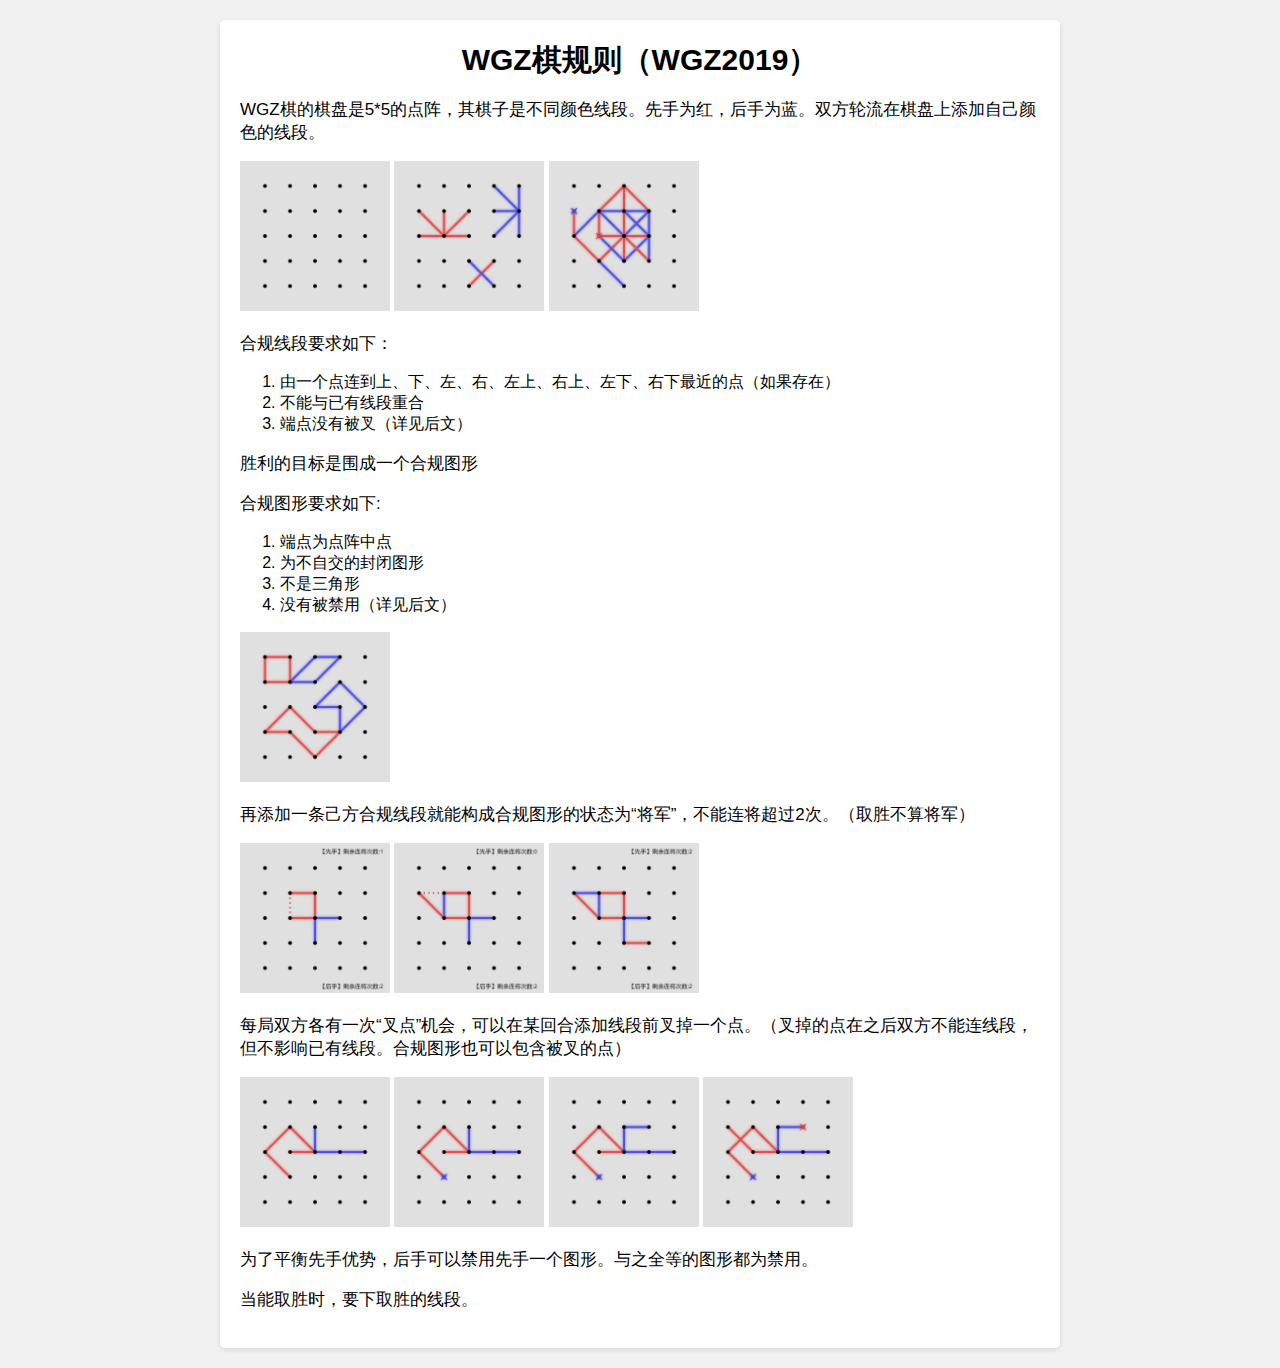
==== rule.html @ 7f0d1598 "Add files via upload" ====
<!DOCTYPE html>
<html>
<meta charset="UTF-8">
<head>
  <title>WGZ规则</title>
  <link rel="stylesheet" href="style.css" />
</head>
<body>
  <main id="main">
    <h1>WGZ棋规则（WGZ2019）</h1>
    <p>WGZ棋的棋盘是5*5的点阵，其棋子是不同颜色线段。先手为红，后手为蓝。双方轮流在棋盘上添加自己颜色的线段。</p>
    <img src="0.png" height="150"></img>
    <img src="1.png" height="150"></img>
    <img src="g1.png" height="150"></img>
    <p>
      合规线段要求如下：
      <ol>
        <li>由一个点连到上、下、左、右、左上、右上、左下、右下最近的点（如果存在）</li>
        <li>不能与已有线段重合</li>
        <li>端点没有被叉（详见后文）</li>
      </ol>
    </p>
    <p>胜利的目标是围成一个合规图形</p>

    <p>
      合规图形要求如下:
      <ol>
        <li>端点为点阵中点</li>
        <li>为不自交的封闭图形</li>
        <li>不是三角形</li>
        <li>没有被禁用（详见后文）</li>
      </ol>
    <img src="t1.png" height="150"></img>

    <p>再添加一条己方合规线段就能构成合规图形的状态为“将军”，不能连将超过2次。（取胜不算将军）</p>
    <img src="t6.png" height="150"></img>
    <img src="t7.png" height="150"></img>
    <img src="t8.png" height="150"></img>

    <p>每局双方各有一次“叉点”机会，可以在某回合添加线段前叉掉一个点。（叉掉的点在之后双方不能连线段，但不影响已有线段。合规图形也可以包含被叉的点）</p>
    <img src="t2.png" height="150"></img>
    <img src="t3.png" height="150"></img>
    <img src="t4.png" height="150"></img>
    <img src="t5.png" height="150"></img>
    <p>为了平衡先手优势，后手可以禁用先手一个图形。与之全等的图形都为禁用。</p>

    <p>当能取胜时，要下取胜的线段。</p>
  </main>
</body>
</html>
---- style.css ----
body {
  font-family: Consolas, sans-serif;
  background-color: #f1f1f1;
  margin: 0;
  padding: 0;
}

h1 {
  margin: 0;
  font-size: 30px;
  text-align: center;
}

main ul li a {
  text-decoration: none;
}

main {
  max-width: 800px;
  margin: 20px auto;
  background-color: #fff;
  padding: 20px;
  border-radius: 5px;
  box-shadow: 0 2px 5px rgba(0, 0, 0, 0.1);
}
p, pre {
  font-family: Consolas, sans-serif;
  font-size: 17px;
}
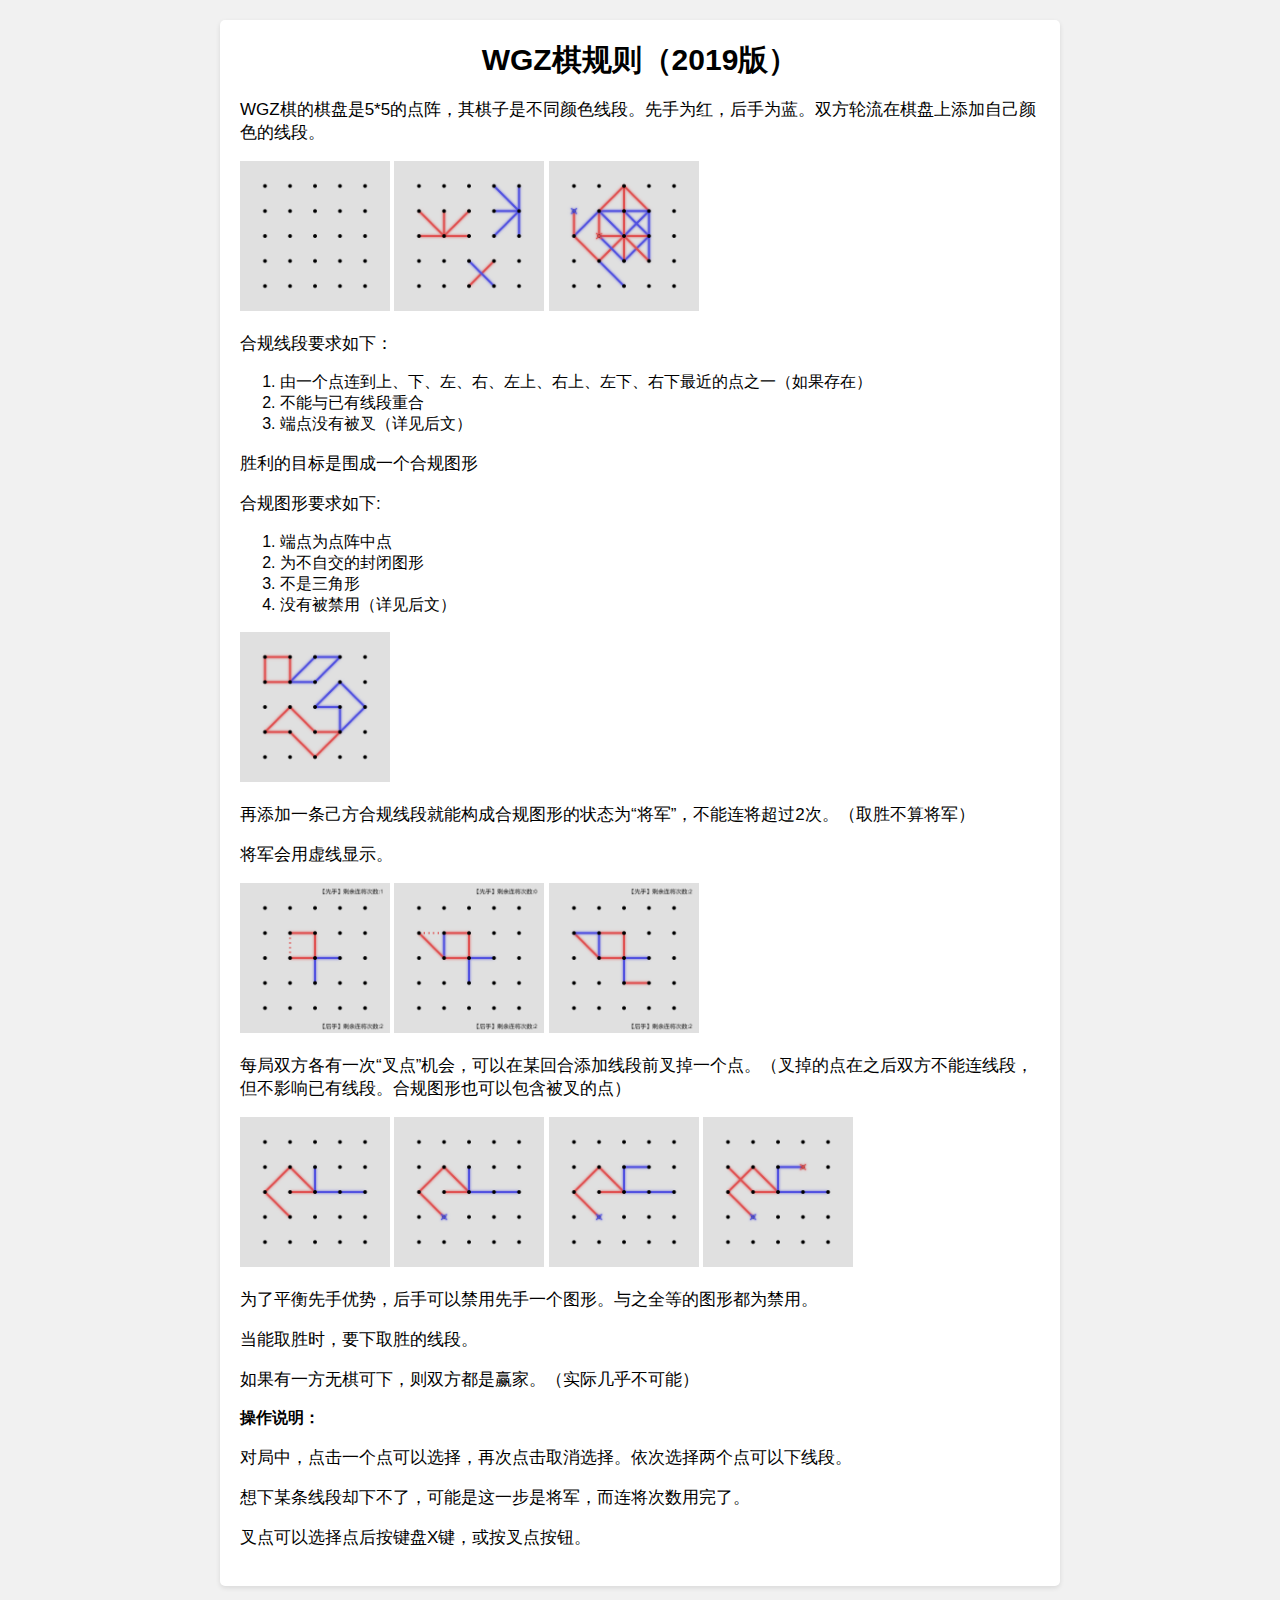
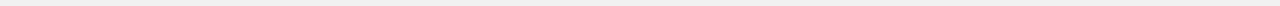
==== commit afbadd94: "Add files via upload" ====
--- a/rule.html
+++ b/rule.html
@@ -7,7 +7,7 @@
 </head>
 <body>
   <main id="main">
-    <h1>WGZ棋规则（WGZ2019）</h1>
+    <h1>WGZ棋规则（2019版）</h1>
     <p>WGZ棋的棋盘是5*5的点阵，其棋子是不同颜色线段。先手为红，后手为蓝。双方轮流在棋盘上添加自己颜色的线段。</p>
     <img src="0.png" height="150"></img>
     <img src="1.png" height="150"></img>
@@ -15,7 +15,7 @@
     <p>
       合规线段要求如下：
       <ol>
-        <li>由一个点连到上、下、左、右、左上、右上、左下、右下最近的点（如果存在）</li>
+        <li>由一个点连到上、下、左、右、左上、右上、左下、右下最近的点之一（如果存在）</li>
         <li>不能与已有线段重合</li>
         <li>端点没有被叉（详见后文）</li>
       </ol>
@@ -33,6 +33,7 @@
     <img src="t1.png" height="150"></img>
 
     <p>再添加一条己方合规线段就能构成合规图形的状态为“将军”，不能连将超过2次。（取胜不算将军）</p>
+    <p>将军会用虚线显示。</p>
     <img src="t6.png" height="150"></img>
     <img src="t7.png" height="150"></img>
     <img src="t8.png" height="150"></img>
@@ -45,6 +46,16 @@
     <p>为了平衡先手优势，后手可以禁用先手一个图形。与之全等的图形都为禁用。</p>
 
     <p>当能取胜时，要下取胜的线段。</p>
+
+    <p>如果有一方无棋可下，则双方都是赢家。（实际几乎不可能）</p>
+    
+    <b>操作说明：</b>
+
+    <p>对局中，点击一个点可以选择，再次点击取消选择。依次选择两个点可以下线段。</p>
+    
+    <p>想下某条线段却下不了，可能是这一步是将军，而连将次数用完了。</p>
+    
+    <p>叉点可以选择点后按键盘X键，或按叉点按钮。</p>
   </main>
 </body>
 </html>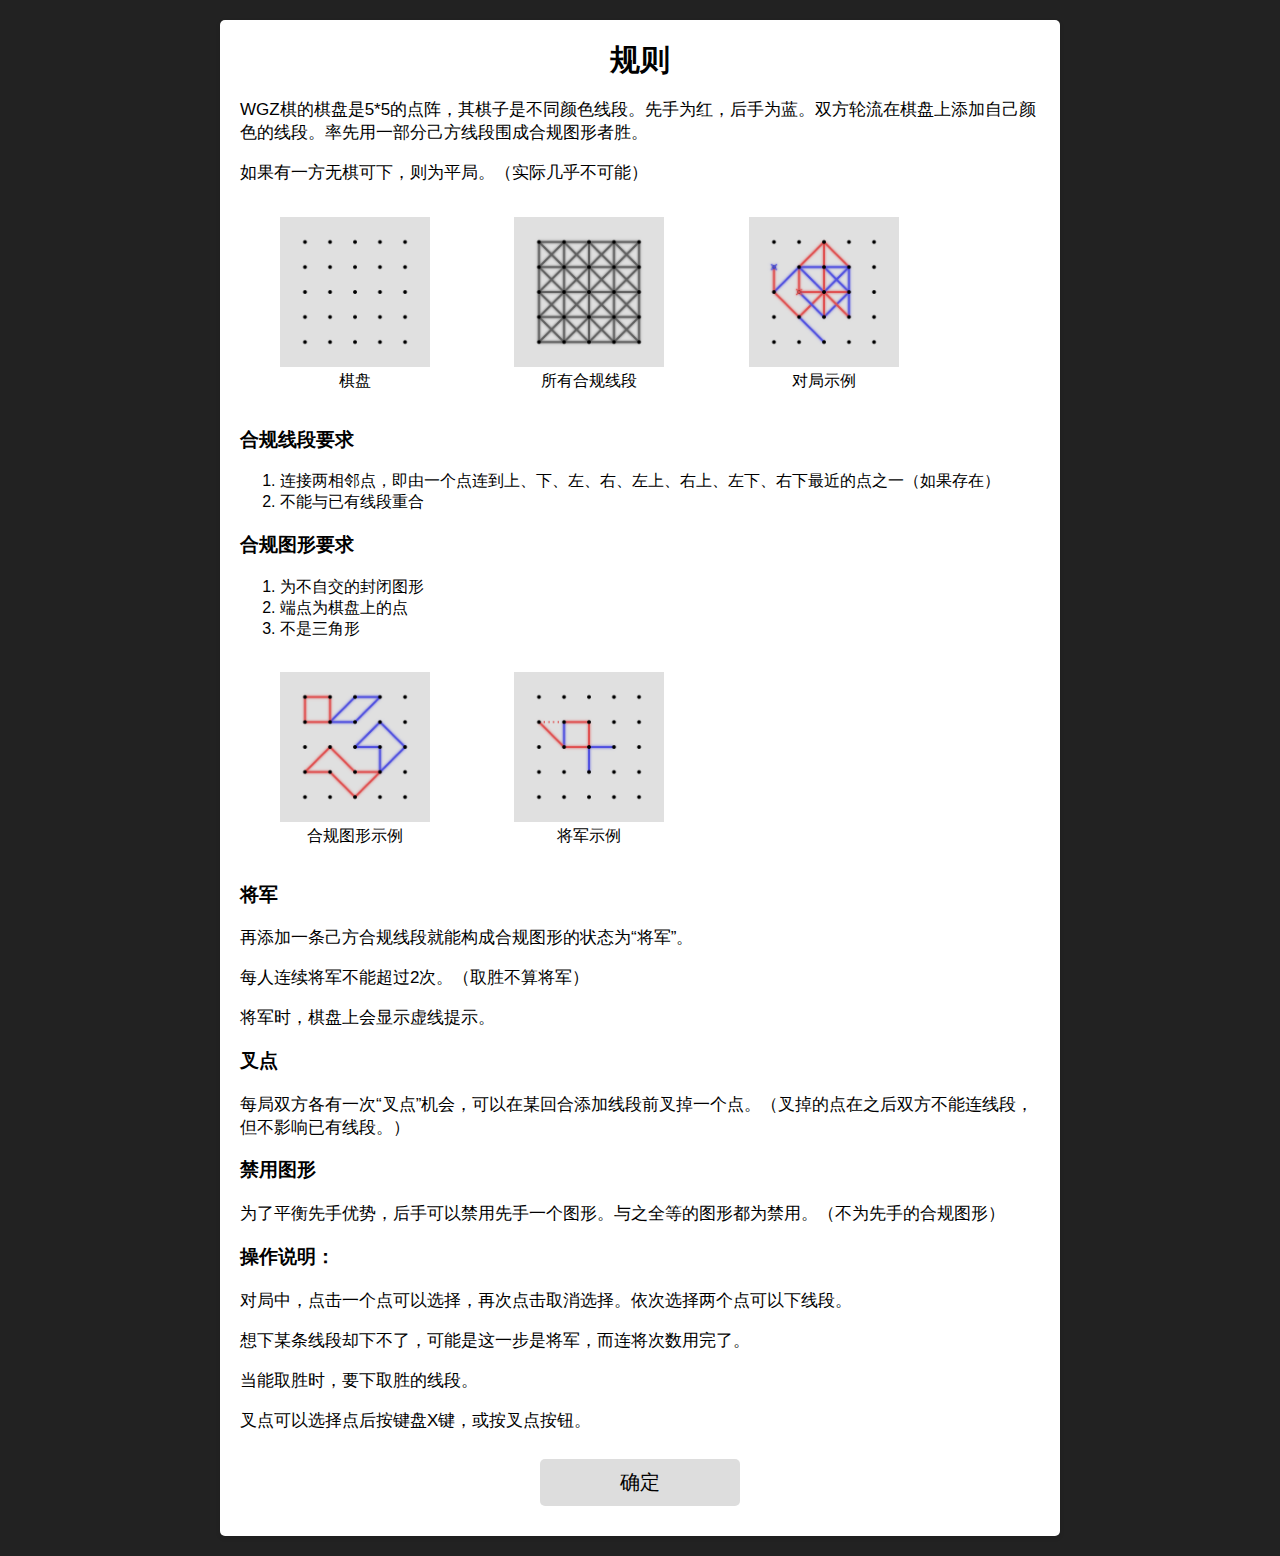
==== commit 39a1f60c: "Change webpage layout and add stronger AI BerZu_P3" ====
--- a/rule.html
+++ b/rule.html
@@ -2,60 +2,85 @@
 <html>
 <meta charset="UTF-8">
 <head>
-  <title>WGZ规则</title>
-  <link rel="stylesheet" href="style.css" />
+  <title>WGZ棋</title>
+  <link rel="stylesheet" href="css/rule.css" />
 </head>
 <body>
   <main id="main">
-    <h1>WGZ棋规则（2019版）</h1>
-    <p>WGZ棋的棋盘是5*5的点阵，其棋子是不同颜色线段。先手为红，后手为蓝。双方轮流在棋盘上添加自己颜色的线段。</p>
-    <img src="0.png" height="150"></img>
-    <img src="1.png" height="150"></img>
-    <img src="g1.png" height="150"></img>
+    <h1>规则</h1>
+    <p>WGZ棋的棋盘是5*5的点阵，其棋子是不同颜色线段。先手为红，后手为蓝。双方轮流在棋盘上添加自己颜色的线段。率先用一部分己方线段围成合规图形者胜。</p>
+    <p>如果有一方无棋可下，则为平局。（实际几乎不可能）</p>
+    <figure>
+      <img src="images/board.png" height="150"></img>
+      <figcaption>棋盘</figcaption>
+    </figure>
+    <figure>
+      <img src="images/allmoves.png" height="150"></img>
+      <figcaption>所有合规线段</figcaption>
+    </figure>
+    <figure>
+      <img src="images/samplematch.png" height="150"></img>
+      <figcaption>对局示例</figcaption>
+    </figure>
+    <!-- <img src="images/1.png" height="150"></img>
+    <img src="images/g1.png" height="150"></img> -->
     <p>
-      合规线段要求如下：
+      <h3>合规线段要求</h3>
       <ol>
-        <li>由一个点连到上、下、左、右、左上、右上、左下、右下最近的点之一（如果存在）</li>
+        <li>连接两相邻点，即由一个点连到上、下、左、右、左上、右上、左下、右下最近的点之一（如果存在）</li>
         <li>不能与已有线段重合</li>
-        <li>端点没有被叉（详见后文）</li>
+        <!-- <li>端点没有被叉（详见后文）</li> -->
       </ol>
     </p>
-    <p>胜利的目标是围成一个合规图形</p>
 
     <p>
-      合规图形要求如下:
+      <h3>合规图形要求</h3>
       <ol>
-        <li>端点为点阵中点</li>
         <li>为不自交的封闭图形</li>
+        <li>端点为棋盘上的点</li>
         <li>不是三角形</li>
-        <li>没有被禁用（详见后文）</li>
+        <!-- <li>没有被禁用（详见后文）</li> -->
       </ol>
-    <img src="t1.png" height="150"></img>
+    <figure>
+      <img src="images/shapes.png" height="150"></img>
+      <figcaption>合规图形示例</figcaption>
+    </figure>
+    <figure>
+      <img src="images/check.png" height="150"></img>
+      <figcaption>将军示例</figcaption>
+    </figure>
 
-    <p>再添加一条己方合规线段就能构成合规图形的状态为“将军”，不能连将超过2次。（取胜不算将军）</p>
-    <p>将军会用虚线显示。</p>
-    <img src="t6.png" height="150"></img>
-    <img src="t7.png" height="150"></img>
-    <img src="t8.png" height="150"></img>
+    <h3>将军</h3>
 
-    <p>每局双方各有一次“叉点”机会，可以在某回合添加线段前叉掉一个点。（叉掉的点在之后双方不能连线段，但不影响已有线段。合规图形也可以包含被叉的点）</p>
-    <img src="t2.png" height="150"></img>
-    <img src="t3.png" height="150"></img>
-    <img src="t4.png" height="150"></img>
-    <img src="t5.png" height="150"></img>
-    <p>为了平衡先手优势，后手可以禁用先手一个图形。与之全等的图形都为禁用。</p>
+    <p>再添加一条己方合规线段就能构成合规图形的状态为“将军”。</p>
+    <p> 每人连续将军不能超过2次。（取胜不算将军）</p>
+    <p>将军时，棋盘上会显示虚线提示。</p>
+    <!-- <img src="images/t6.png" height="150"></img>
+    <img src="images/t7.png" height="150"></img>
+    <img src="images/t8.png" height="150"></img> -->
 
-    <p>当能取胜时，要下取胜的线段。</p>
+    <h3>叉点</h3>
 
-    <p>如果有一方无棋可下，则双方都是赢家。（实际几乎不可能）</p>
+    <p>每局双方各有一次“叉点”机会，可以在某回合添加线段前叉掉一个点。（叉掉的点在之后双方不能连线段，但不影响已有线段。）</p>
+    <!-- <img src="images/t2.png" height="150"></img>
+    <img src="images/t3.png" height="150"></img>
+    <img src="images/t4.png" height="150"></img>
+    <img src="images/t5.png" height="150"></img> -->
+
+    <h3>禁用图形</h3>
+
+    <p>为了平衡先手优势，后手可以禁用先手一个图形。与之全等的图形都为禁用。（不为先手的合规图形）</p>
     
-    <b>操作说明：</b>
+    <h3>操作说明：</h3>
 
     <p>对局中，点击一个点可以选择，再次点击取消选择。依次选择两个点可以下线段。</p>
     
     <p>想下某条线段却下不了，可能是这一步是将军，而连将次数用完了。</p>
     
+    <p>当能取胜时，要下取胜的线段。</p>
+
     <p>叉点可以选择点后按键盘X键，或按叉点按钮。</p>
+    <center><button onclick="window.location.href='/'">确定</button></center>
   </main>
 </body>
 </html>--- a/css/rule.css
+++ b/css/rule.css
@@ -0,0 +1,54 @@
+body {
+  font-family: Consolas, sans-serif;
+/*  background-color: #f1f1f1;*/
+  background-color: #222;
+  margin: 0;
+  padding: 0;
+}
+
+h1 {
+  margin: 0;
+  font-size: 30px;
+  text-align: center;
+}
+
+main ul li a {
+  text-decoration: none;
+}
+
+main {
+  max-width: 800px;
+  margin: 20px auto;
+  background-color: #fff;
+  padding: 20px;
+  border-radius: 5px;
+  box-shadow: 0 2px 5px rgba(0, 0, 0, 0.1);
+}
+p, pre {
+  font-family: Consolas, sans-serif;
+  font-size: 17px;
+}
+
+figure {
+  display: inline-block;
+}
+figcaption {
+  text-align: center;
+}
+
+button {
+  padding: 10px 20px;
+  font-size: 20px;
+  margin: 10px;
+  width: 200px;
+  border: none;
+  background-color: #ddd;
+  color: black;
+  border-radius: 5px;
+  cursor: pointer;
+  transition: background-color 0.2s;
+}
+
+button:hover {
+  background-color: #bbb;
+}